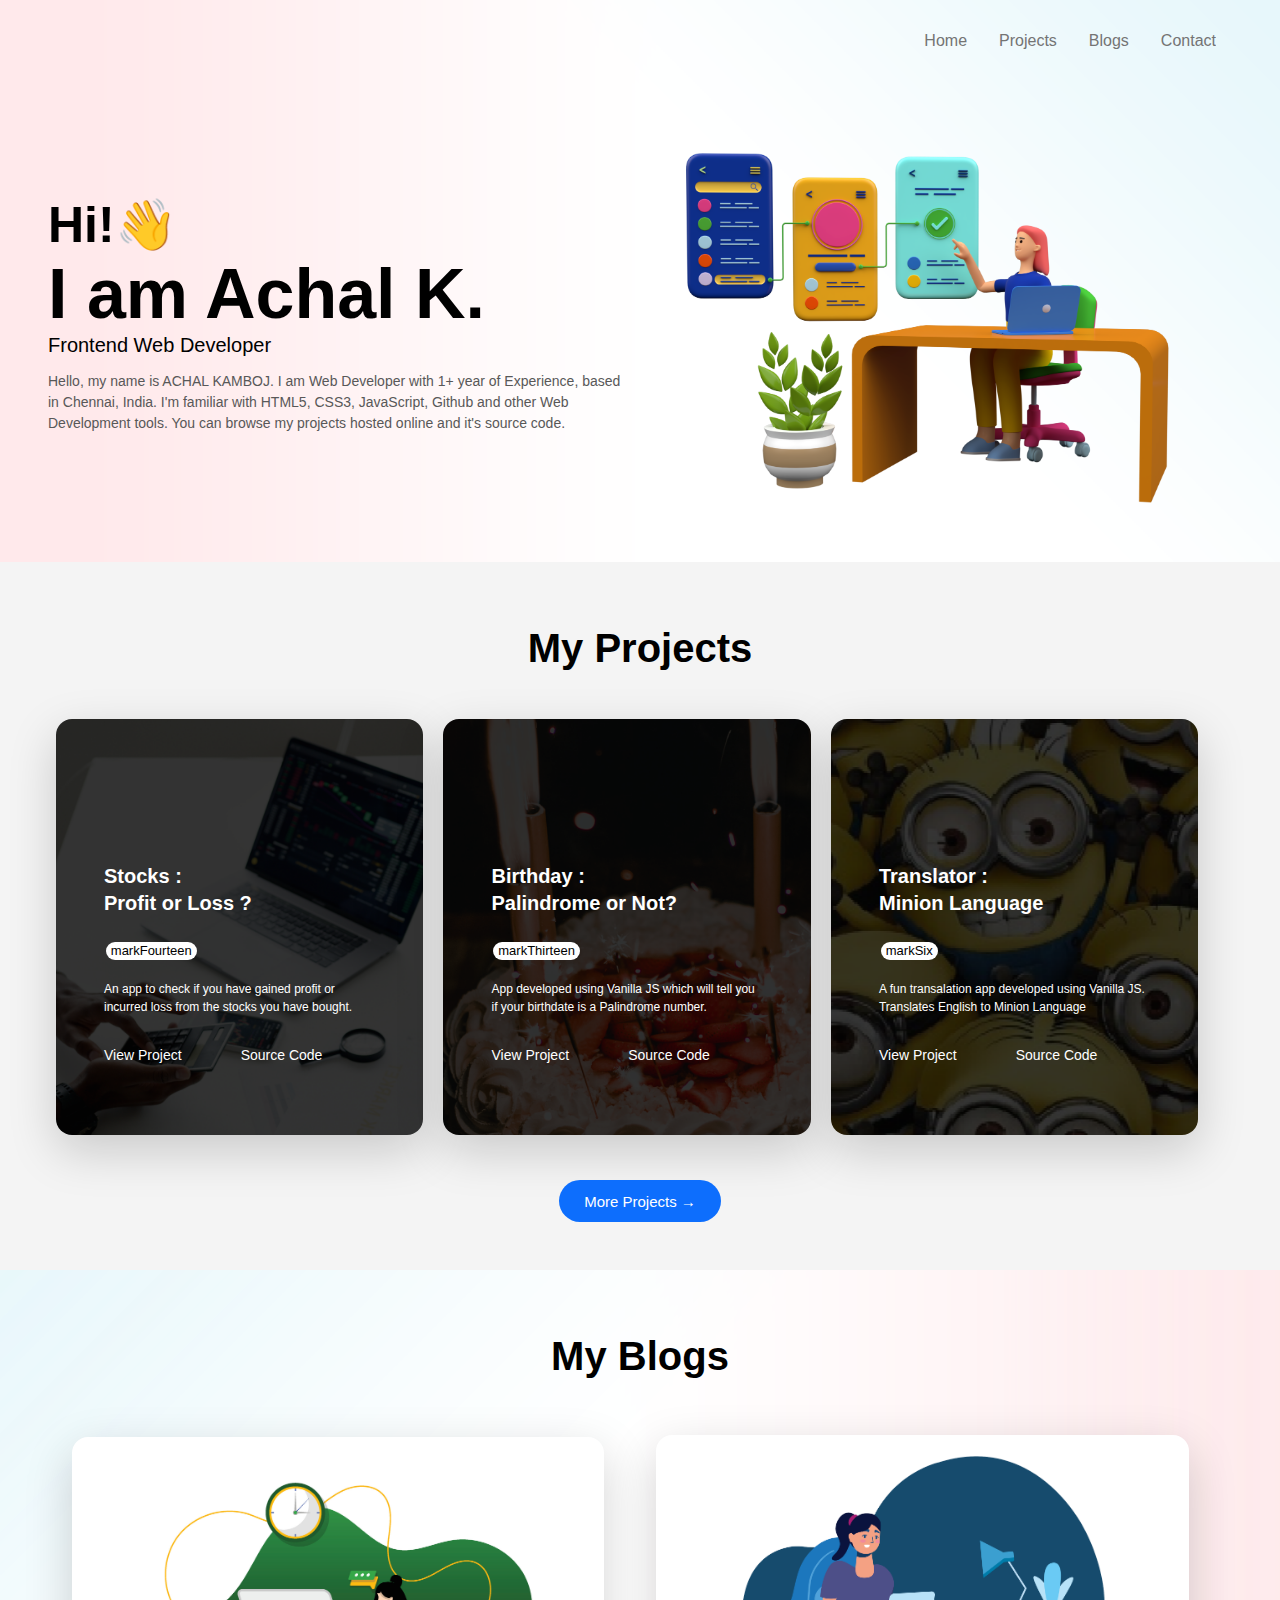
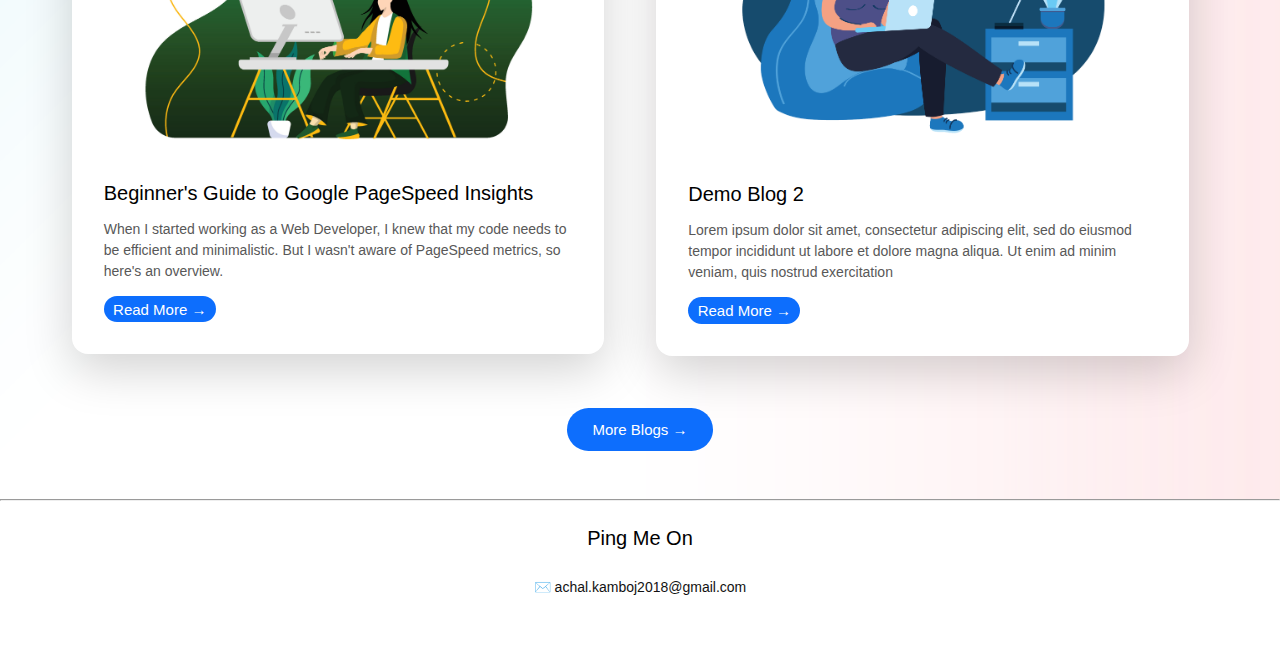
==== index.html @ 21071a3a "Update index.html" ====
<!DOCTYPE html>
<html lang="en">

<head>
    <meta charset="UTF-8">
    <meta http-equiv="X-UA-Compatible" content="IE=edge">
    <meta name="viewport" content="width=device-width, initial-scale=1.0">
    <link rel="stylesheet" href="style.css" type="text/css">
    <script src="https://kit.fontawesome.com/669d1df05a.js" crossorigin="anonymous"></script>
    <link rel="shortcut icon" href="images/favicon.png" type="image/x-icon">
    <title>Achal Kamboj | Portfolio</title>
</head>

<body>
    <div class="mainWrapper">
        <section class="first">

            <section class="top-nav">
                <div>
                    <img src="">
                </div>
                <input id="menu-toggle" type="checkbox" />
                <label class='menu-button-container' for="menu-toggle">
                    <div class='menu-button'></div>
                </label>
                <ul class="menu">
                    <li><a href="index.html">Home</a></li>
                    <li><a href="projects.html">Projects</a></li>
                    <li><a href="blog.html">Blogs</a></li>
                    <li><a href="#contact">Contact</a></li>
                </ul>
            </section>


            <div class="first-main">
                <div class="row">
                    <div class="col-6">
                        <h2 class="m-0">Hi!👋</h2>
                        <h1 class="m-0">I am Achal K.</h1>
                        <h4 class="m-0">Frontend Web Developer</h4>
                        <p>Hello, my name is ACHAL KAMBOJ. I am Web Developer with 1+ year of Experience,
                            based in Chennai, India. I'm familiar with HTML5, CSS3, JavaScript, Github
                            and other Web Development tools. You can browse my projects
                            hosted online and it's source code.</p>
                    </div>
                    <div class="col-6-1">
                        <img src="images/img1.png">
                    </div>
                </div>
            </div>
            <div class="first-main-1">
                <div class="row">
                    <div class="col-6-1">
                        <img src="images/img1.png">
                    </div>
                    <div class="col-6">
                        <h2 class="m-0">Hi!👋</h2>
                        <h1 class="m-0">I am Achal K.</h1>
                        <h4 class="m-0">Frontend Web Developer</h4>
                        <p>Hello, my name is ACHAL KAMBOJ. I am Web Developer with 1+ year of Experience,
                            based in Pune, India. I'm familiar with HTML5, CSS3, JavaScript, Github
                            and other Web Development tools. You can browse my projects
                            hosted online and it's source code.</p>
                    </div>

                </div>
            </div>
        </section>
        <section class="second" style="padding-top:3rem; padding-bottom:3rem;">
            <div class="row">
                <h3 class="m-0" style="text-align: center;">My Projects</h3>
            </div>
            <div class="row">
                <a href="https://profitorloss-neh-codes.netlify.app/" target="_blank">
                    <div class="col-3">
                        <div class="card" style="background-image: url(images/profit.png);">
                            <h4>Stocks :<br>Profit or Loss ?</h4>
                            <span id="tag">markFourteen</span>
                            <p>An app to check if you have
                                gained profit or incurred loss from the stocks you have bought.
                            </p>
                            <ul>
                                <div class="col-6-card">
                                    <li>
                                        <a href="https://profitorloss-neh-codes.netlify.app/" target="_blank">View
                                            Project</a>
                                    </li>
                                </div>
                                <div class="col-6-card">
                                    <li>
                                        <a href="#" target="_blank">Source
                                            Code <i class="fa-solid fa-arrow-up-right-from-square"></i></a>
                                </div>
                                </li>
                            </ul>
                        </div>
                    </div>
                </a>

                <a href="https://birthdaypalindrome-neh-codes.netlify.app/" target="_blank">
                    <div class="col-3">
                        <div class="card" style="background-image: url(images/palindrome.png);">
                            <h4>Birthday :<br> Palindrome or Not?</h4>
                            <span id="tag">markThirteen</span>
                            <p>App developed using Vanilla JS which will tell you if your birthdate is a Palindrome
                                number.</p>
                            <ul>
                                <div class="col-6-card">
                                    <li>
                                        <a href="https://birthdaypalindrome-neh-codes.netlify.app/" target="_blank">View
                                            Project</a>
                                    </li>
                                </div>
                                <div class="col-6-card">
                                    <li>
                                        <a href="#"
                                            target="_blank">Source Code
                                            <i class="fa-solid fa-arrow-up-right-from-square"></i></a>
                                </div>
                                </li>
                            </ul>
                        </div>
                    </div>
                </a>


                <a href="https://neh-codes-minion-translator.netlify.app/" target="_blank">
                    <div class="col-3">
                        <div class="card" style="background-image: url(images/minions.png);">
                            <h4>Translator : <br>Minion Language</h4>
                            <span id="tag">markSix</span>
                            <p>A fun transalation app developed using Vanilla JS. Translates English to Minion Language
                            </p>
                            <ul>
                                <div class="col-6-card">
                                    <li>
                                        <a href="https://neh-codes-minion-translator.netlify.app/" target="_blank">View
                                            Project</a>
                                    </li>
                                </div>
                                <div class="col-6-card">
                                    <li>
                                        <a href="#r" target="_blank">Source
                                            Code <i class="fa-solid fa-arrow-up-right-from-square"></i></a>
                                </div>
                                </li>
                            </ul>
                        </div>
                    </div>
                </a>
            </div>
            <div class="second-2" style="display: flex; justify-content: center;">
                <button class="primary-btn"><a href="projects.html">More Projects &#8594;</a></button>
            </div>
        </section>
        <section class="third" style="padding-top:3rem; padding-bottom:3rem;">
            <div class=" row">
                <h3 class="m-0" style="text-align: center;">My Blogs</h3>
            </div>
            <div class="row">
                <div class="col-6-2">
                    <div class="blog-card">
                        <img src="images/blog-1.jpg" style="width: 75%; margin:auto;">
                        <div class="text-blog-card" style="padding: 2em;">
                            <h4 class="m-0">Beginner's Guide to Google PageSpeed Insights</h4>
                            <p>When I started working as a Web Developer, I knew that my code needs to be efficient and
                                minimalistic. But I wasn't aware of PageSpeed metrics, so here's an overview.</p>
                            <button class="primary-btn"><a
                                    href="#">
                                    Read More &#8594;</a></button>
                        </div>

                    </div>
                </div>

                <div class="col-6-2">
                    <div class="blog-card">
                        <img src="images/blog-2.png" style="width: 75%; margin:auto;">
                        <div class="text-blog-card" style="padding: 2em;">
                            <h4 class="m-0">Demo Blog 2</h4>
                            <p>Lorem ipsum dolor sit amet, consectetur adipiscing elit, sed do eiusmod tempor incididunt
                                ut labore et dolore magna aliqua. Ut enim ad minim veniam, quis nostrud exercitation
                            </p>
                            <button class="primary-btn"><a href="#">
                                    Read More &#8594;</a></button>
                        </div>
                    </div>
                </div>
            </div>
            <div class="second-2" style="display: flex; justify-content: center;">
                <button class="primary-btn"><a href="#" target="_blank">More Blogs
                        &#8594;</a></button>
            </div>
        </section>

    </div>

</body>
<footer>
    <div id="contact">
        <hr style="margin: 0%;">
        <section class="footer">

            <h4>Ping Me On</h4>

            <p><a href="mailto:achal.kamboj2018@gmail.com" style="text-decoration: none;">✉️
                    achal.kamboj2018@gmail.com</a></p>


            <a href="https://www.linkedin.com/in/achal-kamboj-27a564202" target="_blank"><i
                    class="fa-brands fa-linkedin fa-2x fa-beat px-4"></i></a>
            <a href="https://github.com/achalkamboj" target="_blank"><i
                    class="fa-brands fa-github fa-2x fa-beat px-4"></i></a>
            <a href="https://twitter.com/AchlaKamboj4" target="_blank"><i
                    class="fa-brands fa-twitter fa-2x fa-beat px-4"></i></a>

        </section>
    </div>
</footer>


</html>
---- style.css ----
@import url('https://rsms.me/inter/inter.css');
html { font-family: 'Inter', sans-serif; }
@supports (font-variation-settings: normal) {
  html { font-family: 'Inter var', sans-serif; }
}
body{
    font-family: Inter,sans-serif;
    margin: 0%;
    height: 100%;
}
/*****NAV-only*****/

.top-nav {
  display: flex;
  flex-direction: row;
  align-items: center;
  justify-content: space-between;
  color: #000;
  height: 50px;
  padding: 1em 3em;
}
.menu {
  display: flex;
  flex-direction: row;
  list-style-type: none;
  margin: 0;
  padding: 0;
}
.menu > li {
  margin: 0 1rem;
  overflow: hidden;
}
.menu li a{
    text-decoration: none;
    color: #747474;
}
.menu li a:hover{
    color: #225fb9;
}
.menu-button-container {
  display: none;
  height: 100%;
  width: 30px;
  cursor: pointer;
  flex-direction: column;
  justify-content: center;
  align-items: center;
}

#menu-toggle {
  display: none;
}

.menu-button,
.menu-button::before,
.menu-button::after {
  display: block;
  background-color: #000;
  position: absolute;
  height: 4px;
  width: 30px;
  transition: transform 400ms cubic-bezier(0.23, 1, 0.32, 1);
  border-radius: 2px;
}

.menu-button::before {
  content: '';
  margin-top: -8px;
}

.menu-button::after {
  content: '';
  margin-top: 8px;
}

#menu-toggle:checked + .menu-button-container .menu-button::before {
  margin-top: 0px;
  transform: rotate(405deg);
}

#menu-toggle:checked + .menu-button-container .menu-button {
  background: rgba(255, 255, 255, 0);
}

#menu-toggle:checked + .menu-button-container .menu-button::after {
  margin-top: 0px;
  transform: rotate(-405deg);
}

@media (max-width: 700px) /*mobile-nav*/{
    .top-nav{
        padding: 0.5rem 1rem;
    }
  .menu-button-container {
    display: flex;
  }
  .menu {
    position: absolute;
    top: 0;
    margin-top: 65px;
    left: 0;
    flex-direction: column;
    width: 100%;
    justify-content: center;
    align-items: center;
  }
  #menu-toggle ~ .menu li {
    height: 0;
    margin: 0;
    padding-top: 2%;
    padding: 0;
    border: 0;
    transition: height 400ms cubic-bezier(0.23, 1, 0.32, 1);
  }
  #menu-toggle:checked ~ .menu li {
    border: 1px solid rgb(213, 213, 213);
    height: 2.5em;
    padding: 1em 0.5em 0.5em 0.5em;
    transition: height 400ms cubic-bezier(0.23, 1, 0.32, 1);
  }
  .menu > li {
    display: flex;
    justify-content: center;
    margin: 0;
    padding: 1em 0;
    width: 100%;
    color: #000000;
    background-color: #fff;
  }
  .menu > li:not(:last-child) {
    border-bottom: 1px solid #444;
  }
}
/*********/
.m-0{
    margin: 0% !important;
}

.row{
    padding: 0.5rem 1rem;
}

.first{
    background-image: url(images/bg-portfolio.png);
    background-size: cover;
    background-position: left;
}
.second-projects{
    background-image: url(images/bg-portfolio.png);
    background-size: cover;
    background-position: left;
}
.first-main{
    display: none;
}
.first-main-1{
    display: block;
}
.first-main img{
    width: 100%;
}
.first-main-1 img{
    width: 100%;
}
h1{
    font-weight: 700;
    font-size: 50px;
}
h2{
    font-weight: 600;
    font-size: 40px;
}
h3{
    font-weight: 600;
    font-size: 25px;
}
h4{
    font-size: 20px;
    font-weight: 500;
}
p{
    font-size: 14px;
    color: #585858;
    line-height: 1.5;
}
.col-6{
    width: 100%;
    display: inline-block;
    vertical-align: middle;
}

.col-6-card{
    width: 49%;
    display: inline-block;
    vertical-align: middle;
}
.col-6-1{
    width: 100%;
    display: inline-block;
    vertical-align: middle;
}
.col-6-2{
    width: 100%;
    display: inline-block;
    vertical-align: middle;
    margin-top:2em;
}
.col-3{
    width: 100%;
    display: inline-block;
    vertical-align: middle;
    margin-top: 2em;
}
.second{
    background-color: #f4f4f4;
}

.card{
    height: 280px!important;
    overflow: hidden!important;
    --bs-bg-opacity: 1;
    background-color: rgba(var(--bs-dark-rgb),var(--bs-bg-opacity))!important;
    border-radius: 1rem;
    box-shadow: 0 1rem 3rem rgba(0,0,0,.175)!important;
    background-size: cover;
    display: flex;
    flex-direction: column;
    min-width: 0;
    word-wrap: break-word;
    padding: 3rem;
    color: #fff!important;
}
.blog-card{
        height: 100%!important;
        overflow: hidden!important;
        --bs-bg-opacity: 1;
        background-color: #fff!important;
        border-radius: 1rem;
        box-shadow: 0 1rem 3rem rgba(0,0,0,.175)!important;
        background-size: cover;
        display: flex;
        flex-direction: column;
        min-width: 0;
        word-wrap: break-word;
}
.blog-card a{
    text-decoration: none;
    color: #121212;
}
.card h4{
    line-height: 1.7rem!important;
    font-weight: 700!important;
    padding-top: 1rem!important;
    margin-bottom: 1.5rem!important;
    margin-top: 3rem!important;
}
#tag {
    background-color: #ffffff;
    color: #000000;
    border-radius: 1rem;
    padding: 0.1rem 0.3rem;
    width: max-content;
    display: inline-block;
    font-size: small;
    margin-left: 2px;
}
.second p {
    font-size: 12px;
    padding-top: 0.5rem!important;
    margin-bottom: 1rem;
    color: #fff;
}
.second-projects p {
    font-size: 12px;
    padding-top: 0.5rem!important;
    margin-bottom: 1rem;
    color: #fff;
}
.second ul{
    list-style: none;
    padding: 0%!important;
    font-size: 14px;
}
.second-projects ul{
    list-style: none;
    padding: 0%!important;
    font-size: 14px;
}
.second-projects a{
    text-decoration: none;
    color: #fff;
}
.second a{
    text-decoration: none;
    color: #fff;
}
.second-2{
    margin-top: 5%;
}
.primary-btn{
    cursor: pointer;
    padding: 2.5% 4%;
    border-radius: 30px;
    border: none;
    background-color: #0d6efd;
}
.primary-btn:hover{
    background-color: #225fb9;
}
.primary-btn a{
    font-size: 15px;
    color: #fff;
    text-decoration: none;
}
.third{
    background: url(images/bg-2.png);
    background-size: cover;
    background-position: left;
}
.footer{
    text-align: center;
    padding-bottom: 3%;
}
.footer a{
    color: #121212 !important;
    margin: 10px;
}



@media only screen and (min-width:768px)/*Desktop*/
{

    .col-3{
        width: 31%;
        margin: 1em 0.5em;
    }
    .first-main{
        display: block;
    }
    .first-main-1{
        display: none;
    }
    .row{
        padding: 1em 3em;
    }

    .col-6{
        width: 49%;
        display: inline-block;
    }
    .col-6-1{
        width: 50%;
        display: inline-block;
    }
    .col-6-2{
        width: 45%;
        margin: 2%;
    }
    .first{
        background-position: center;
    }
    .second-projects{
        background-position: center;
    }
    .nav-items{
        text-align: right;
    }
    .nav-items a{
        display: inline-block;
        justify-content: right;
        margin: 5px;
    }
    h1{
        font-size: 70px;
    }
    h2{
        font-size: 50px;
    }
    h3{
        font-size: 40px;
    }
    .card{
        height: 320px!important;
    }
    .card h4{
    padding-top: 3rem!important;
    margin-top: 3rem!important;
    }
    .second-2{
        margin-top: 1%;
    }
    .primary-btn{
        padding: 1% 2%;
    }
    .third{
        background-position: center;
    }
}
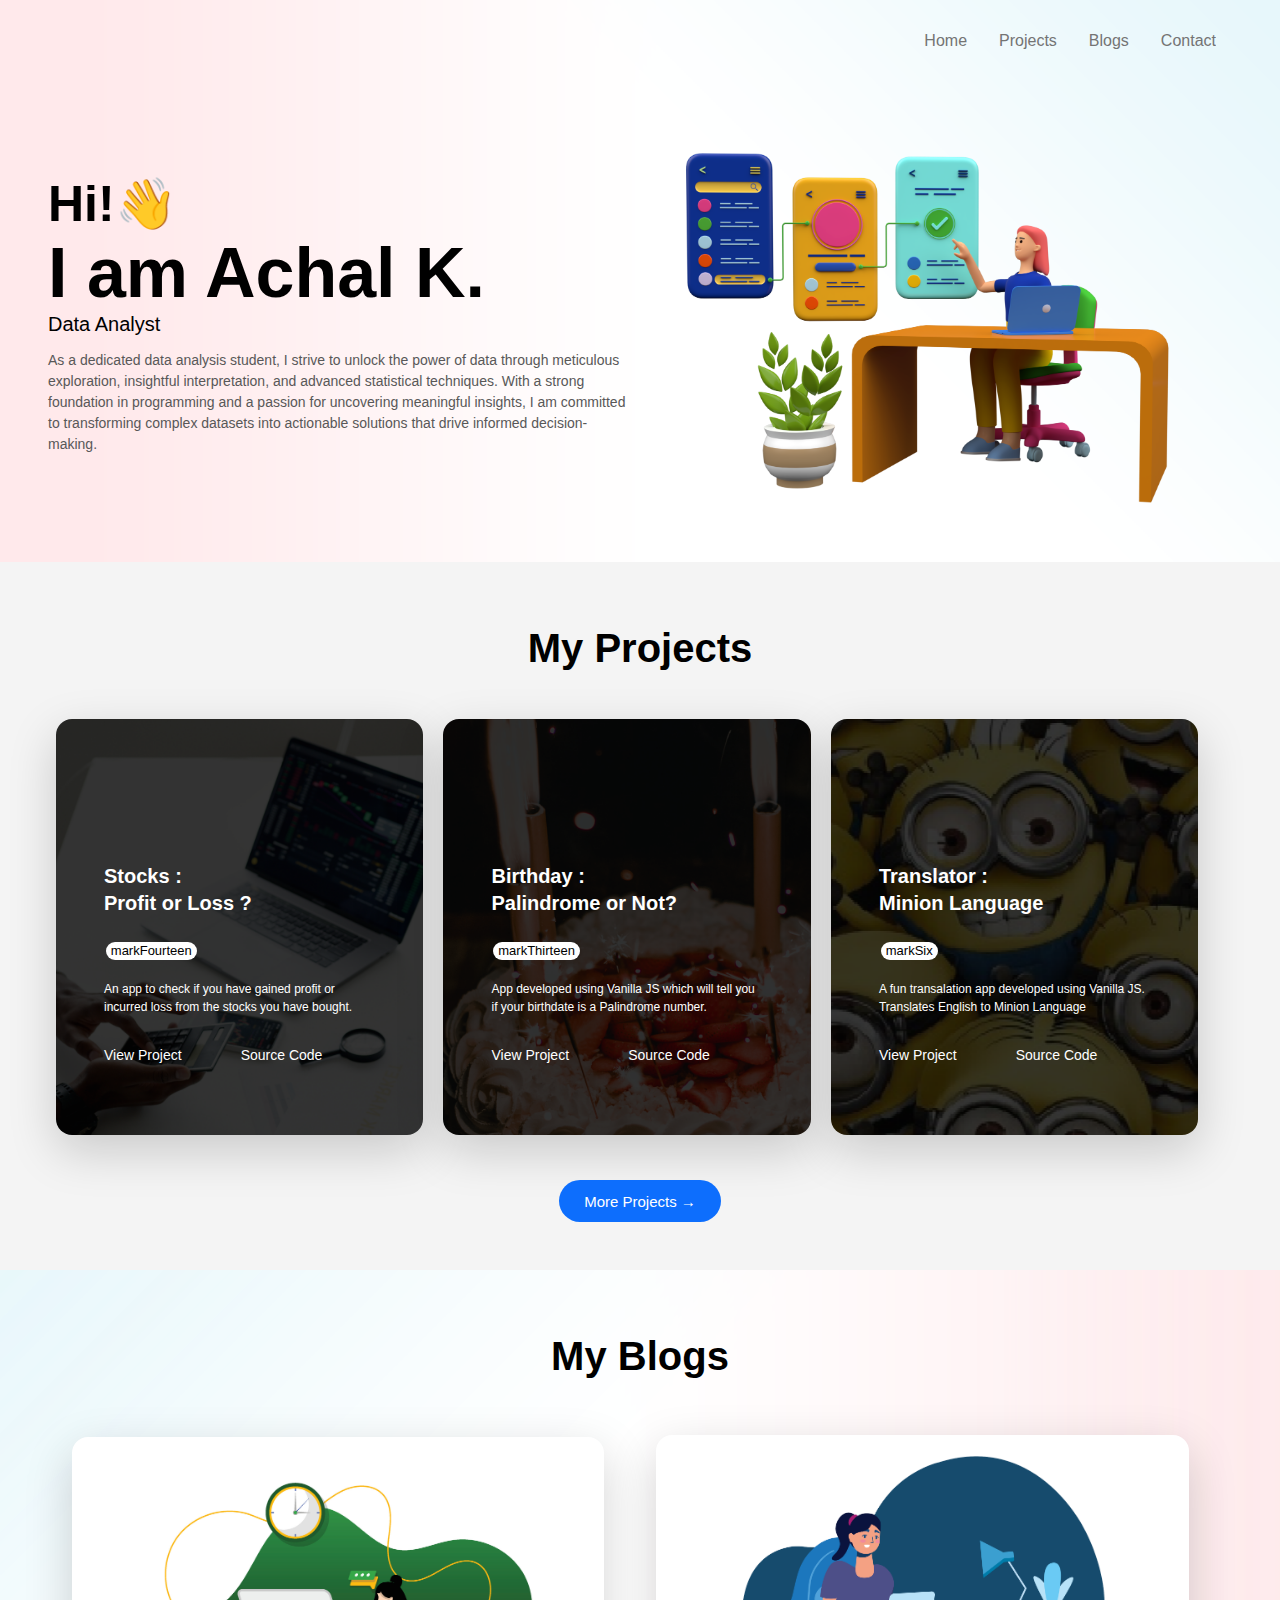
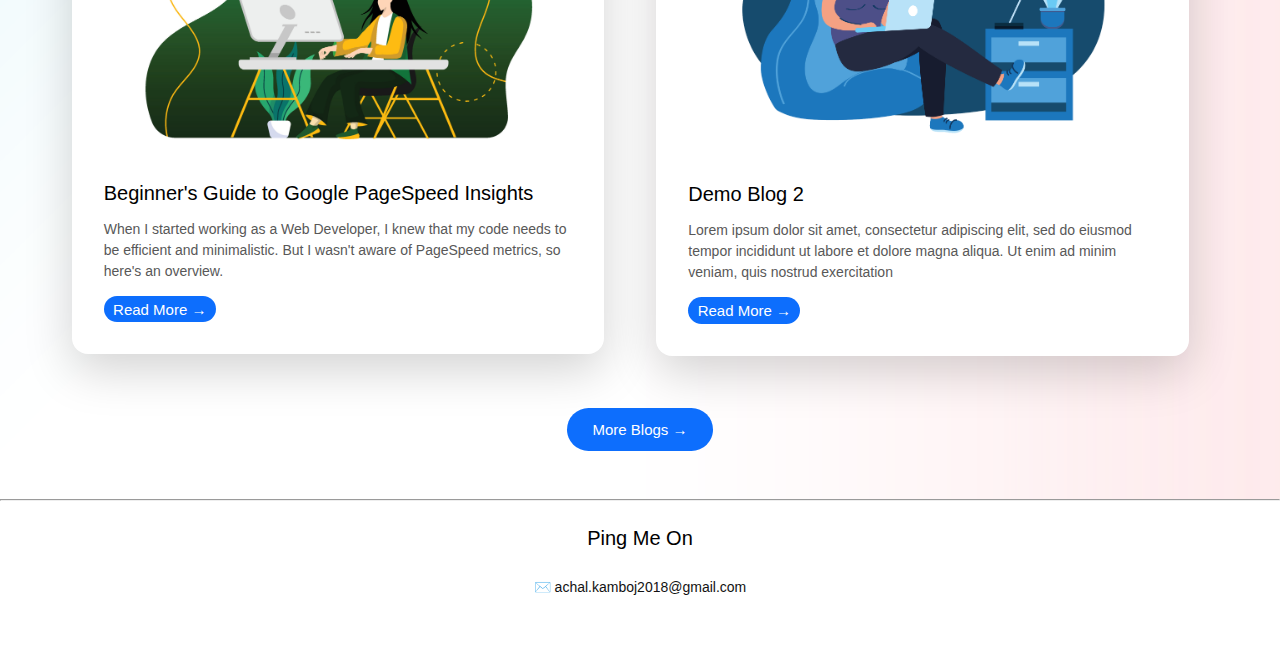
==== commit 52311e93: "Update index.html" ====
--- a/index.html
+++ b/index.html
@@ -37,11 +37,8 @@
                     <div class="col-6">
                         <h2 class="m-0">Hi!👋</h2>
                         <h1 class="m-0">I am Achal K.</h1>
-                        <h4 class="m-0">Frontend Web Developer</h4>
-                        <p>Hello, my name is ACHAL KAMBOJ. I am Web Developer with 1+ year of Experience,
-                            based in Chennai, India. I'm familiar with HTML5, CSS3, JavaScript, Github
-                            and other Web Development tools. You can browse my projects
-                            hosted online and it's source code.</p>
+                        <h4 class="m-0">Data Analyst</h4>
+                        <p>As a dedicated data analysis student, I strive to unlock the power of data through meticulous exploration, insightful interpretation, and advanced statistical techniques. With a strong foundation in programming and a passion for uncovering meaningful insights, I am committed to transforming complex datasets into actionable solutions that drive informed decision-making.</p>
                     </div>
                     <div class="col-6-1">
                         <img src="images/img1.png">
@@ -71,7 +68,7 @@
                 <h3 class="m-0" style="text-align: center;">My Projects</h3>
             </div>
             <div class="row">
-                <a href="https://profitorloss-neh-codes.netlify.app/" target="_blank">
+                <a href="#" target="_blank">
                     <div class="col-3">
                         <div class="card" style="background-image: url(images/profit.png);">
                             <h4>Stocks :<br>Profit or Loss ?</h4>
@@ -82,7 +79,7 @@
                             <ul>
                                 <div class="col-6-card">
                                     <li>
-                                        <a href="https://profitorloss-neh-codes.netlify.app/" target="_blank">View
+                                        <a href="#" target="_blank">View
                                             Project</a>
                                     </li>
                                 </div>
@@ -97,7 +94,7 @@
                     </div>
                 </a>
 
-                <a href="https://birthdaypalindrome-neh-codes.netlify.app/" target="_blank">
+                <a href="#" target="_blank">
                     <div class="col-3">
                         <div class="card" style="background-image: url(images/palindrome.png);">
                             <h4>Birthday :<br> Palindrome or Not?</h4>
@@ -107,7 +104,7 @@
                             <ul>
                                 <div class="col-6-card">
                                     <li>
-                                        <a href="https://birthdaypalindrome-neh-codes.netlify.app/" target="_blank">View
+                                        <a href="#" target="_blank">View
                                             Project</a>
                                     </li>
                                 </div>
@@ -124,7 +121,7 @@
                 </a>
 
 
-                <a href="https://neh-codes-minion-translator.netlify.app/" target="_blank">
+                <a href="#" target="_blank">
                     <div class="col-3">
                         <div class="card" style="background-image: url(images/minions.png);">
                             <h4>Translator : <br>Minion Language</h4>
@@ -134,7 +131,7 @@
                             <ul>
                                 <div class="col-6-card">
                                     <li>
-                                        <a href="https://neh-codes-minion-translator.netlify.app/" target="_blank">View
+                                        <a href="#" target="_blank">View
                                             Project</a>
                                     </li>
                                 </div>
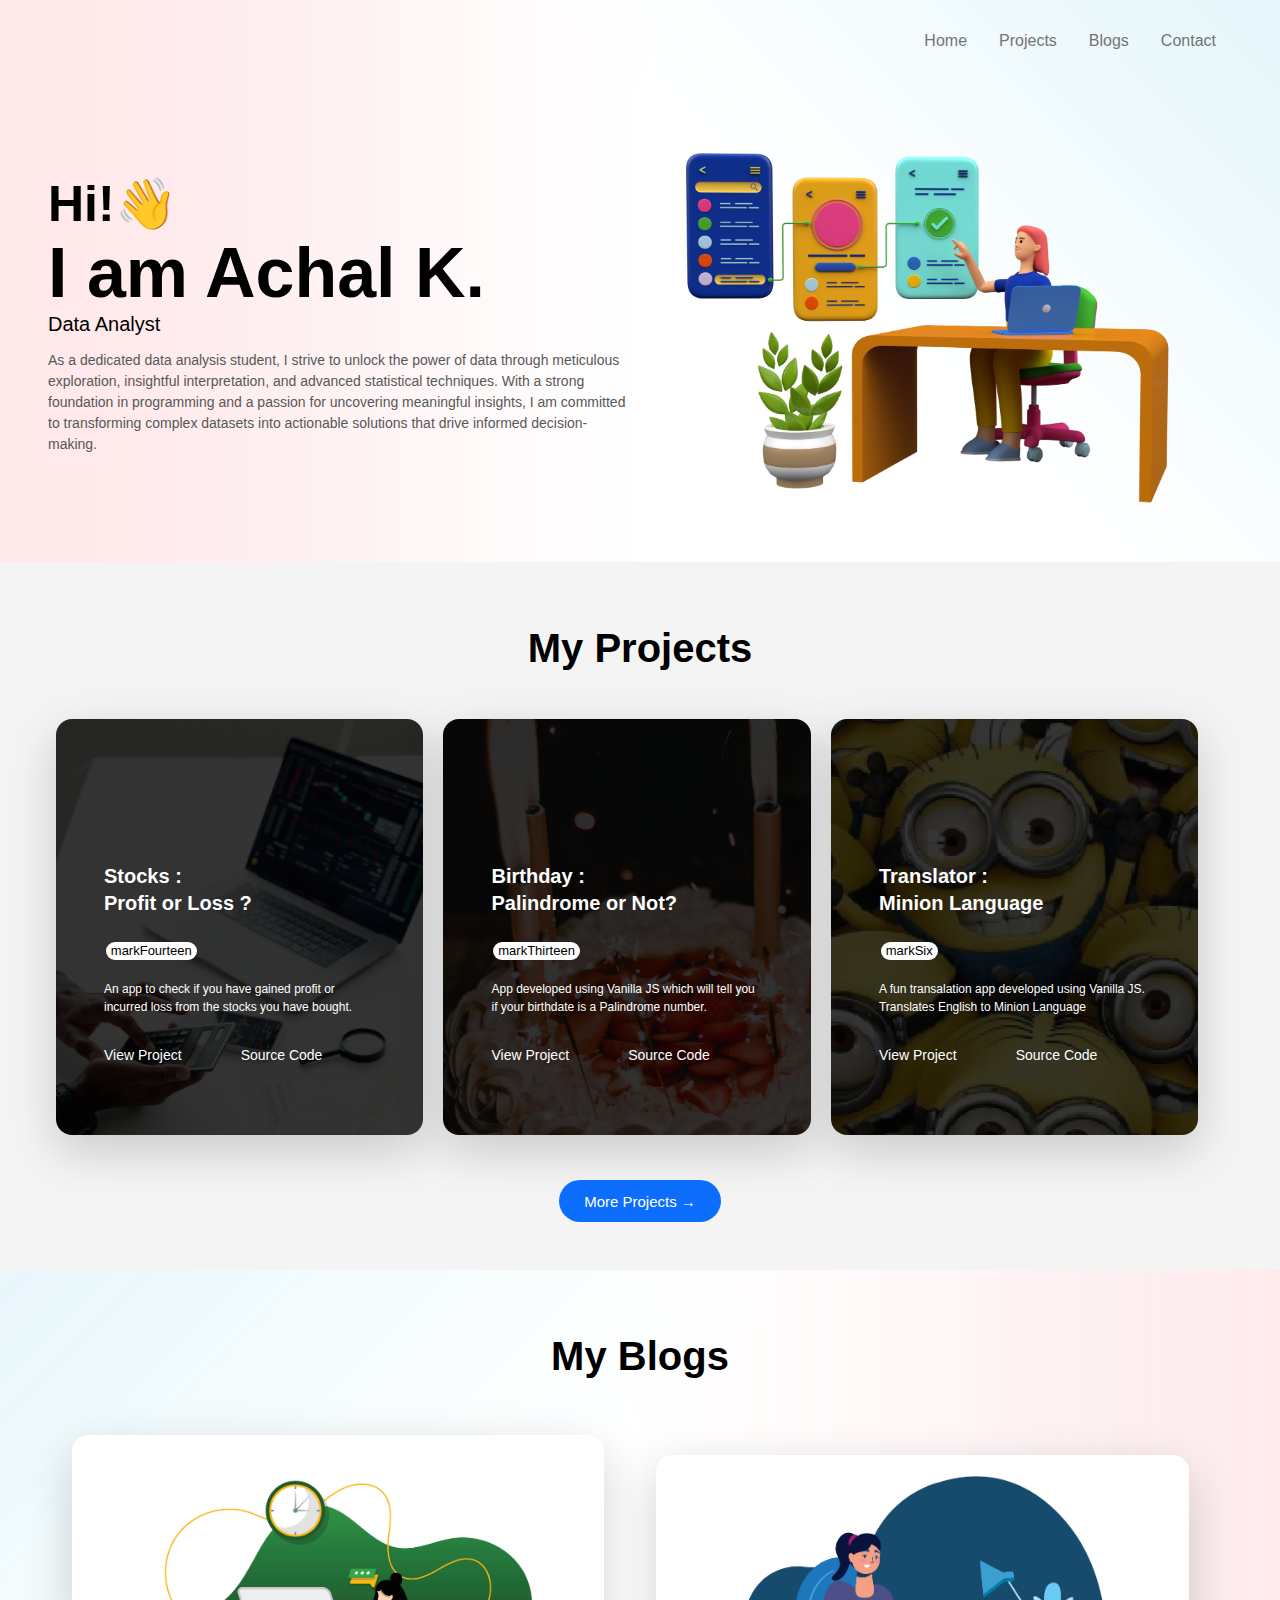
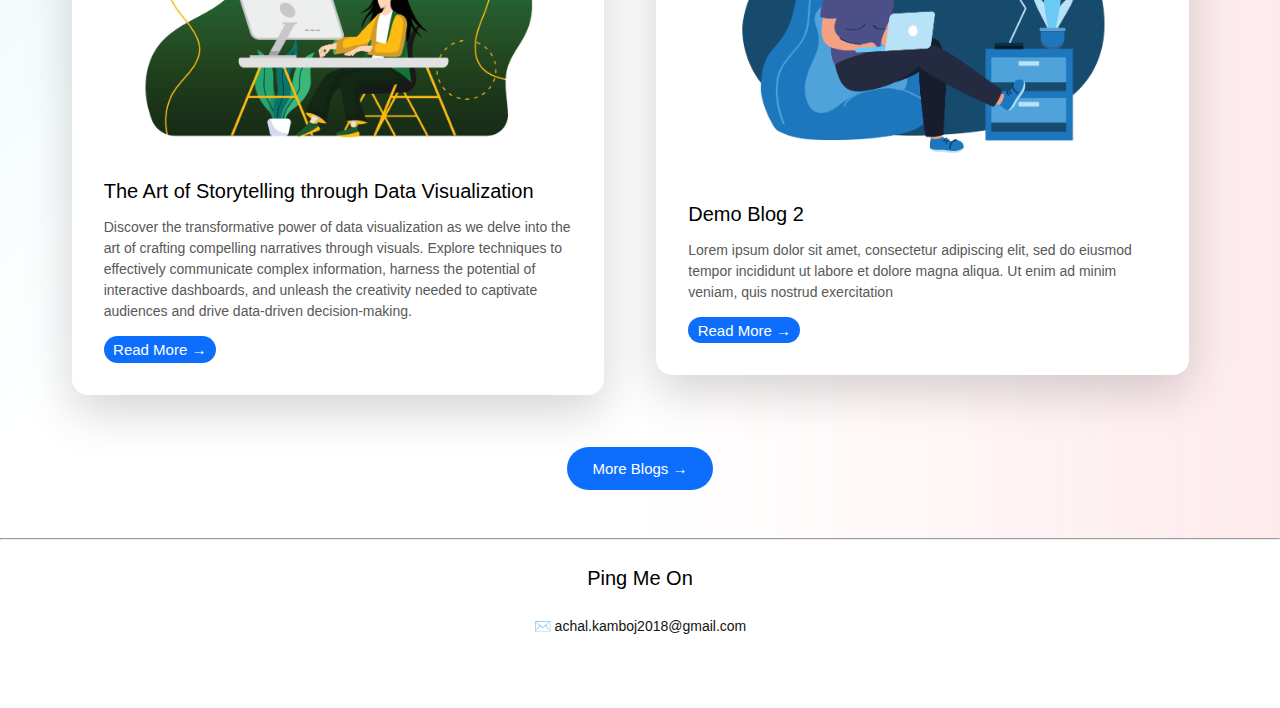
==== commit 9366dcbe: "Update index.html" ====
--- a/index.html
+++ b/index.html
@@ -159,9 +159,8 @@
                     <div class="blog-card">
                         <img src="images/blog-1.jpg" style="width: 75%; margin:auto;">
                         <div class="text-blog-card" style="padding: 2em;">
-                            <h4 class="m-0">Beginner's Guide to Google PageSpeed Insights</h4>
-                            <p>When I started working as a Web Developer, I knew that my code needs to be efficient and
-                                minimalistic. But I wasn't aware of PageSpeed metrics, so here's an overview.</p>
+                            <h4 class="m-0">The Art of Storytelling through Data Visualization</h4>
+                            <p>Discover the transformative power of data visualization as we delve into the art of crafting compelling narratives through visuals. Explore techniques to effectively communicate complex information, harness the potential of interactive dashboards, and unleash the creativity needed to captivate audiences and drive data-driven decision-making.</p>
                             <button class="primary-btn"><a
                                     href="#">
                                     Read More &#8594;</a></button>
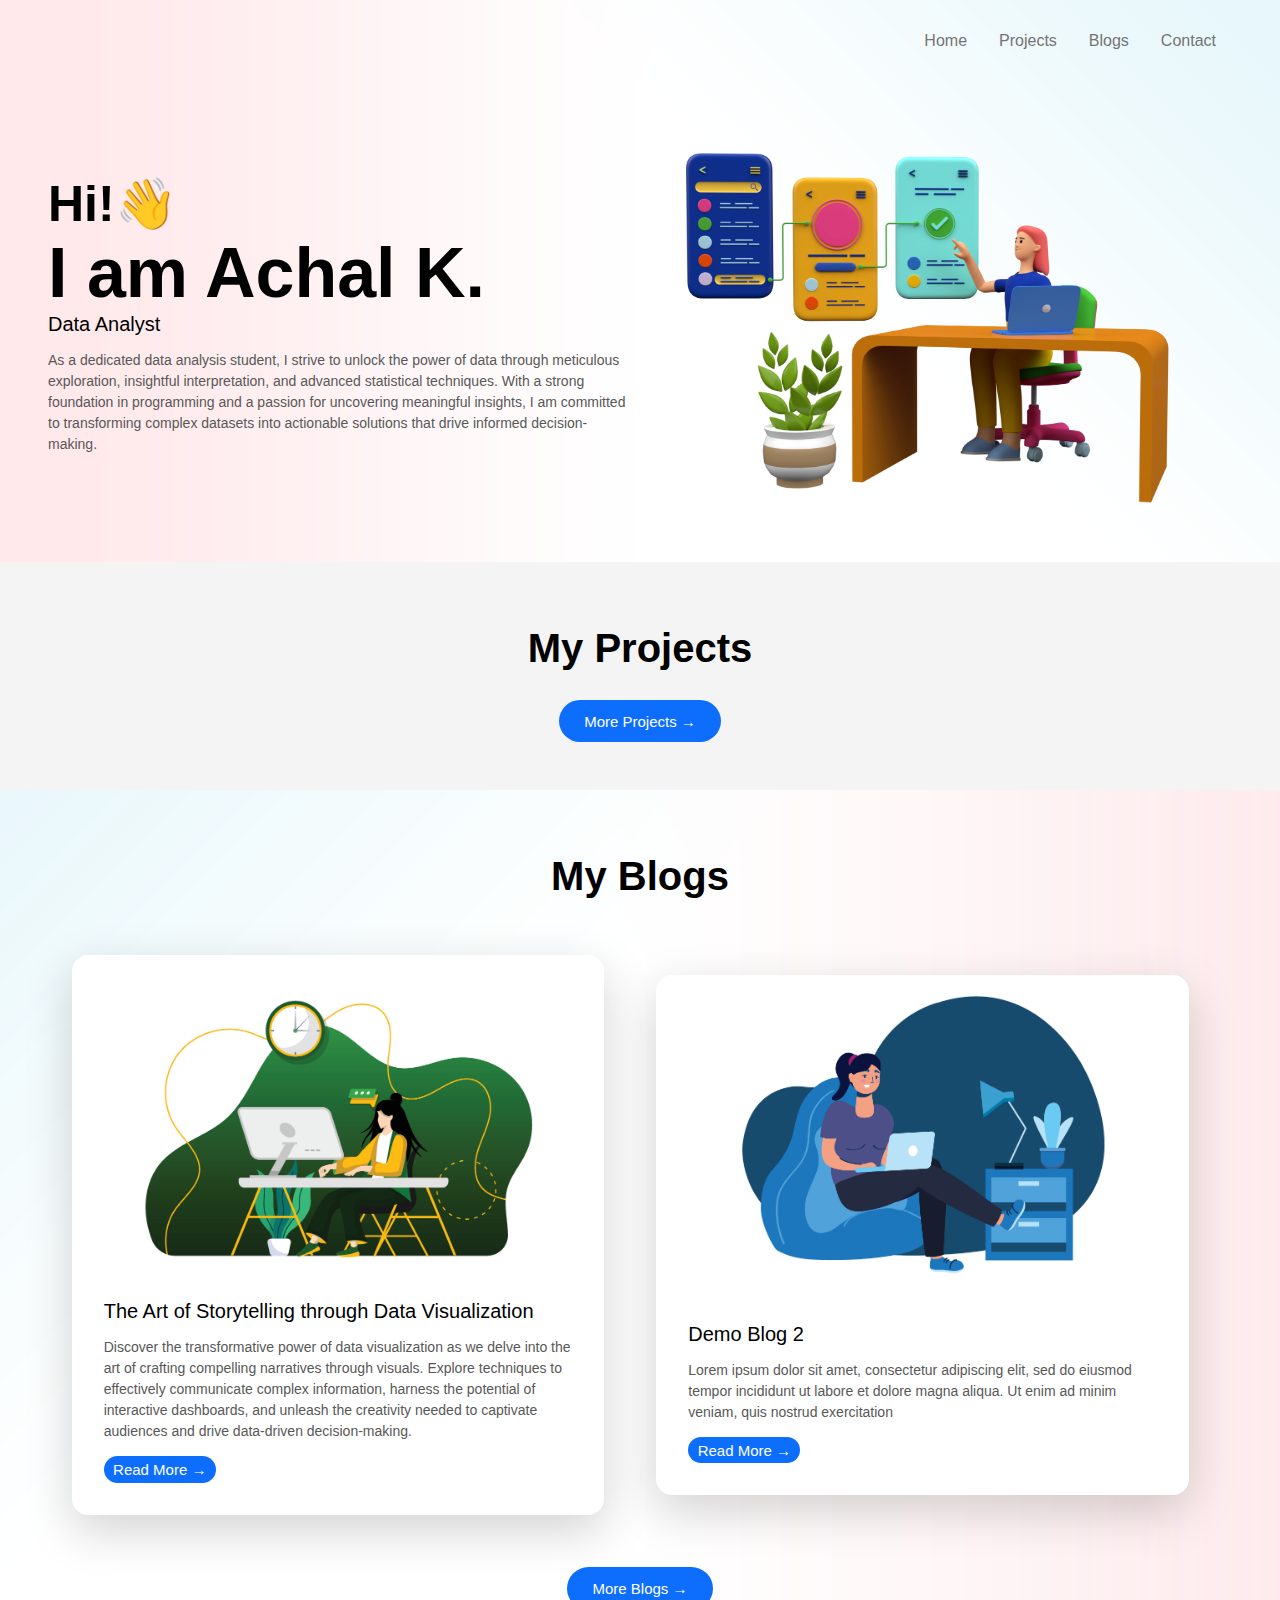
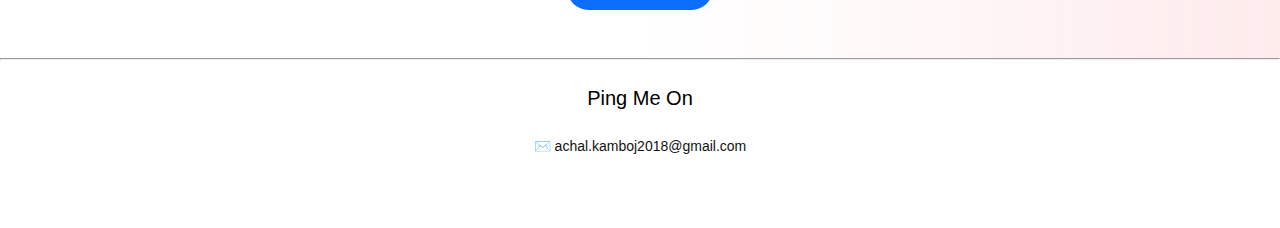
==== commit d598d802: "Update index.html" ====
--- a/index.html
+++ b/index.html
@@ -67,85 +67,11 @@
             <div class="row">
                 <h3 class="m-0" style="text-align: center;">My Projects</h3>
             </div>
-            <div class="row">
-                <a href="#" target="_blank">
-                    <div class="col-3">
-                        <div class="card" style="background-image: url(images/profit.png);">
-                            <h4>Stocks :<br>Profit or Loss ?</h4>
-                            <span id="tag">markFourteen</span>
-                            <p>An app to check if you have
-                                gained profit or incurred loss from the stocks you have bought.
-                            </p>
-                            <ul>
-                                <div class="col-6-card">
-                                    <li>
-                                        <a href="#" target="_blank">View
-                                            Project</a>
-                                    </li>
-                                </div>
-                                <div class="col-6-card">
-                                    <li>
-                                        <a href="#" target="_blank">Source
-                                            Code <i class="fa-solid fa-arrow-up-right-from-square"></i></a>
-                                </div>
-                                </li>
-                            </ul>
-                        </div>
-                    </div>
-                </a>
+            
+            <div class='tableauPlaceholder' id='viz1678127367261' style='position: relative'><noscript><a href='#'><img alt='COVID VACCINE TRACKER ' src='https:&#47;&#47;public.tableau.com&#47;static&#47;images&#47;NJ&#47;NJHC34ZCH&#47;1_rss.png' style='border: none' /></a></noscript><object class='tableauViz'  style='display:none;'><param name='host_url' value='https%3A%2F%2Fpublic.tableau.com%2F' /> <param name='embed_code_version' value='3' /> <param name='path' value='shared&#47;NJHC34ZCH' /> <param name='toolbar' value='yes' /><param name='static_image' value='https:&#47;&#47;public.tableau.com&#47;static&#47;images&#47;NJ&#47;NJHC34ZCH&#47;1.png' /> <param name='animate_transition' value='yes' /><param name='display_static_image' value='yes' /><param name='display_spinner' value='yes' /><param name='display_overlay' value='yes' /><param name='display_count' value='yes' /><param name='language' value='en-US' /><param name='filter' value='publish=yes' /></object></div>                <script type='text/javascript'>                    var divElement = document.getElementById('viz1678127367261');                    var vizElement = divElement.getElementsByTagName('object')[0];                    if ( divElement.offsetWidth > 800 ) { vizElement.style.width='1500px';vizElement.style.height='2327px';} else if ( divElement.offsetWidth > 500 ) { vizElement.style.width='1500px';vizElement.style.height='2327px';} else { vizElement.style.width='100%';vizElement.style.height='3177px';}                     var scriptElement = document.createElement('script');                    scriptElement.src = 'https://public.tableau.com/javascripts/api/viz_v1.js';                    vizElement.parentNode.insertBefore(scriptElement, vizElement);                </script>
 
-                <a href="#" target="_blank">
-                    <div class="col-3">
-                        <div class="card" style="background-image: url(images/palindrome.png);">
-                            <h4>Birthday :<br> Palindrome or Not?</h4>
-                            <span id="tag">markThirteen</span>
-                            <p>App developed using Vanilla JS which will tell you if your birthdate is a Palindrome
-                                number.</p>
-                            <ul>
-                                <div class="col-6-card">
-                                    <li>
-                                        <a href="#" target="_blank">View
-                                            Project</a>
-                                    </li>
-                                </div>
-                                <div class="col-6-card">
-                                    <li>
-                                        <a href="#"
-                                            target="_blank">Source Code
-                                            <i class="fa-solid fa-arrow-up-right-from-square"></i></a>
-                                </div>
-                                </li>
-                            </ul>
-                        </div>
-                    </div>
-                </a>
-
-
-                <a href="#" target="_blank">
-                    <div class="col-3">
-                        <div class="card" style="background-image: url(images/minions.png);">
-                            <h4>Translator : <br>Minion Language</h4>
-                            <span id="tag">markSix</span>
-                            <p>A fun transalation app developed using Vanilla JS. Translates English to Minion Language
-                            </p>
-                            <ul>
-                                <div class="col-6-card">
-                                    <li>
-                                        <a href="#" target="_blank">View
-                                            Project</a>
-                                    </li>
-                                </div>
-                                <div class="col-6-card">
-                                    <li>
-                                        <a href="#r" target="_blank">Source
-                                            Code <i class="fa-solid fa-arrow-up-right-from-square"></i></a>
-                                </div>
-                                </li>
-                            </ul>
-                        </div>
-                    </div>
-                </a>
-            </div>
+            
+            
             <div class="second-2" style="display: flex; justify-content: center;">
                 <button class="primary-btn"><a href="projects.html">More Projects &#8594;</a></button>
             </div>
